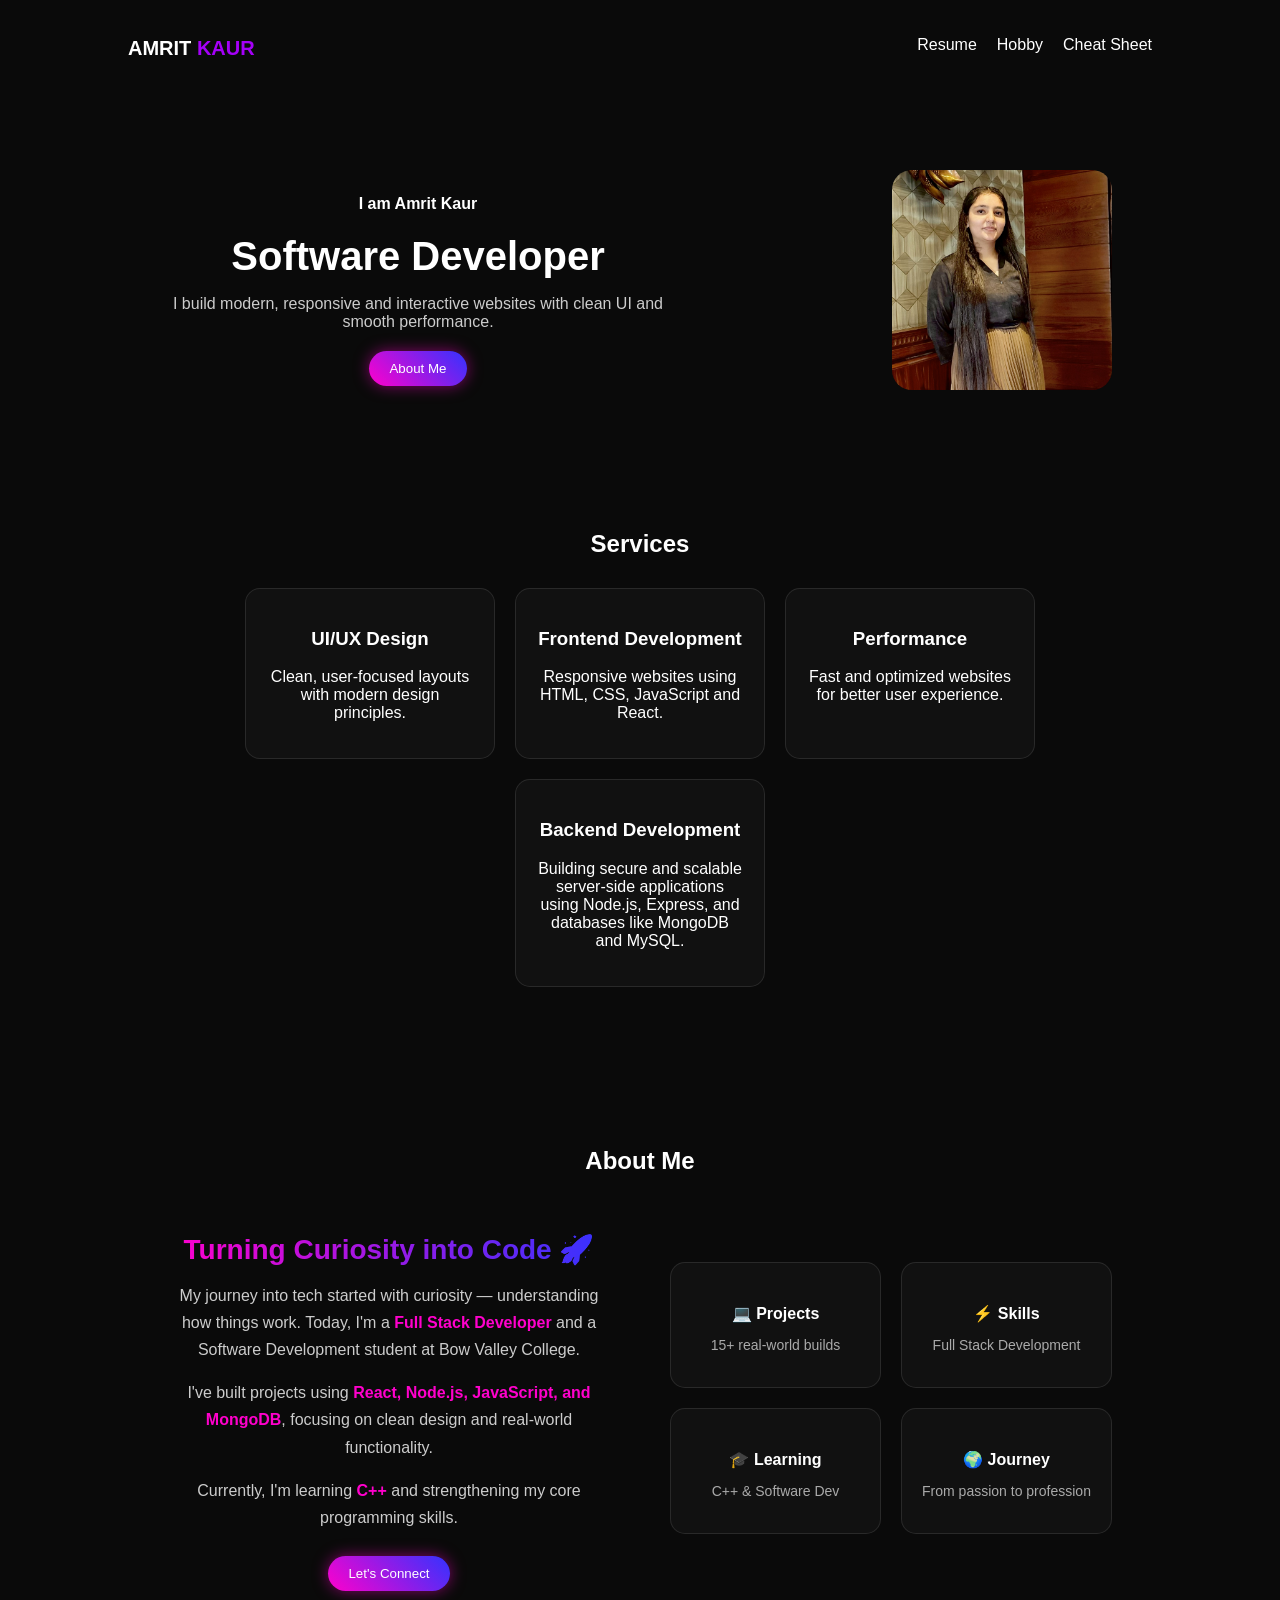
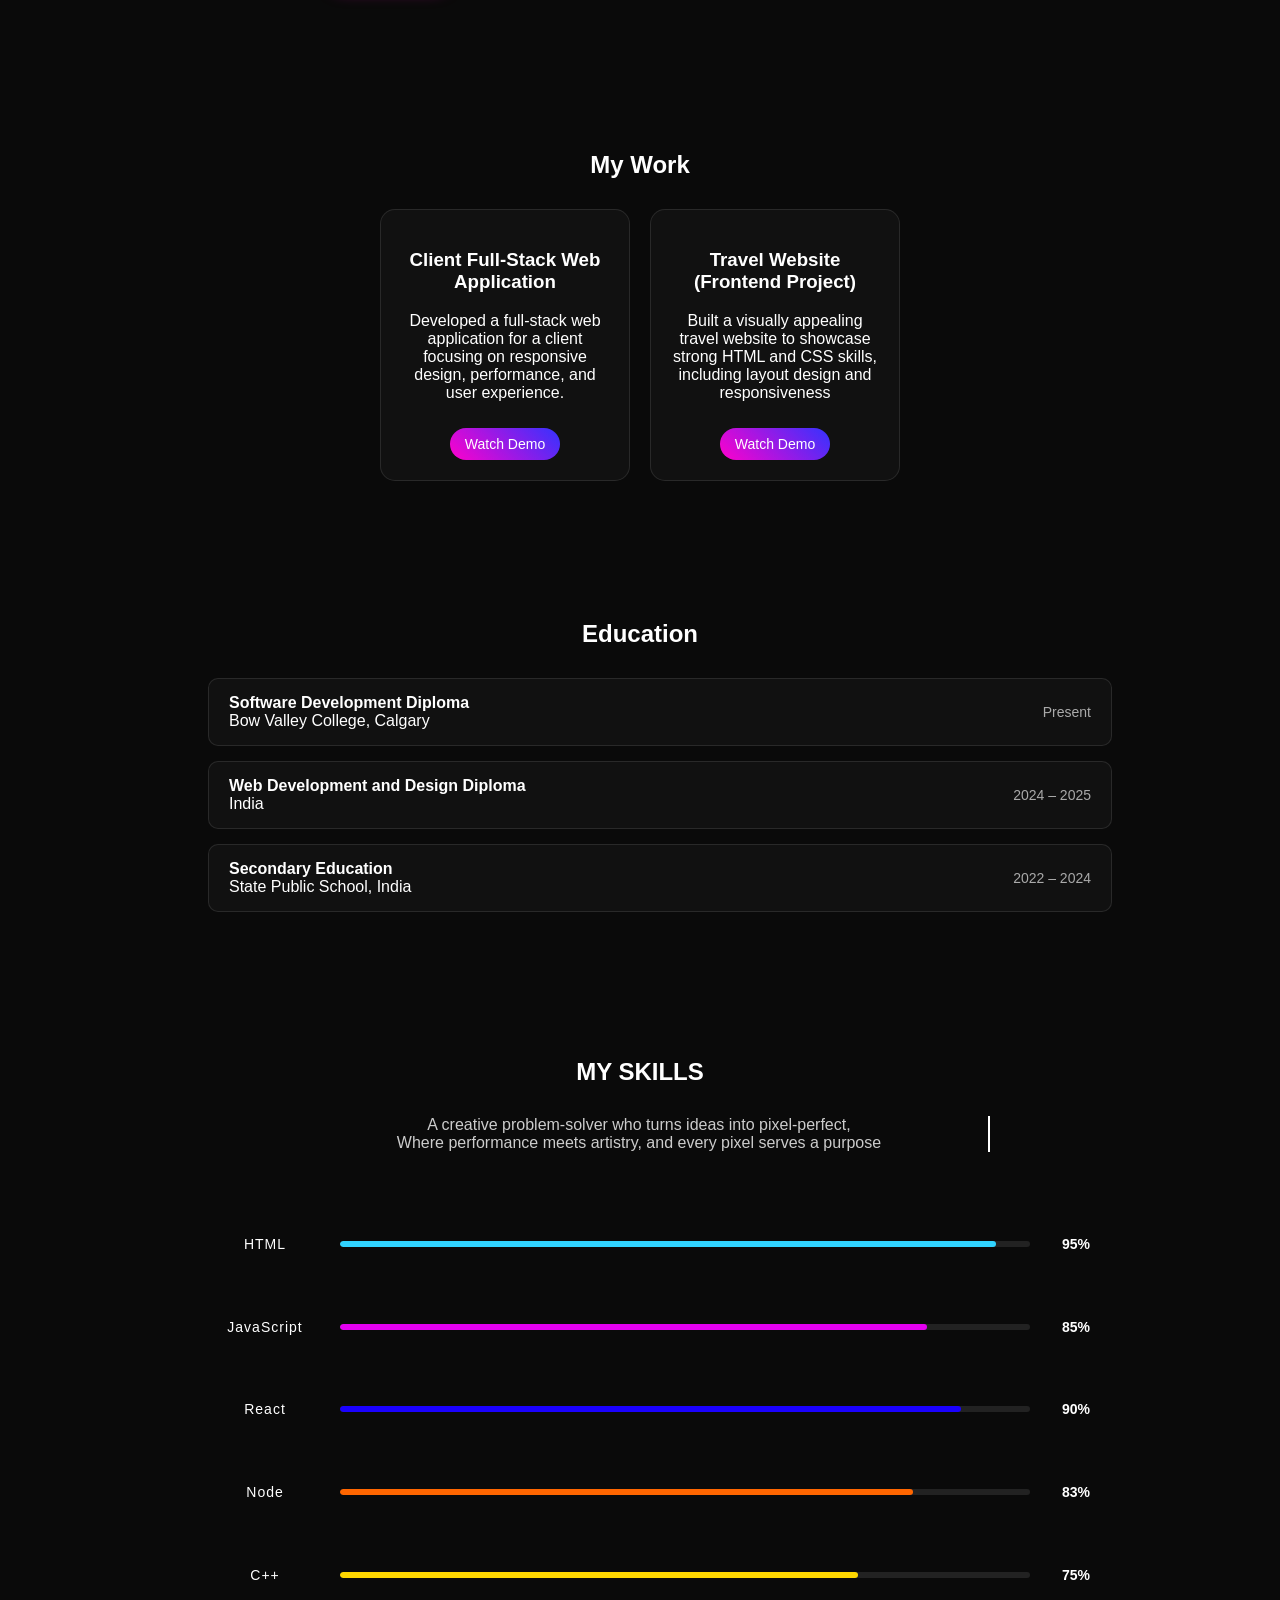
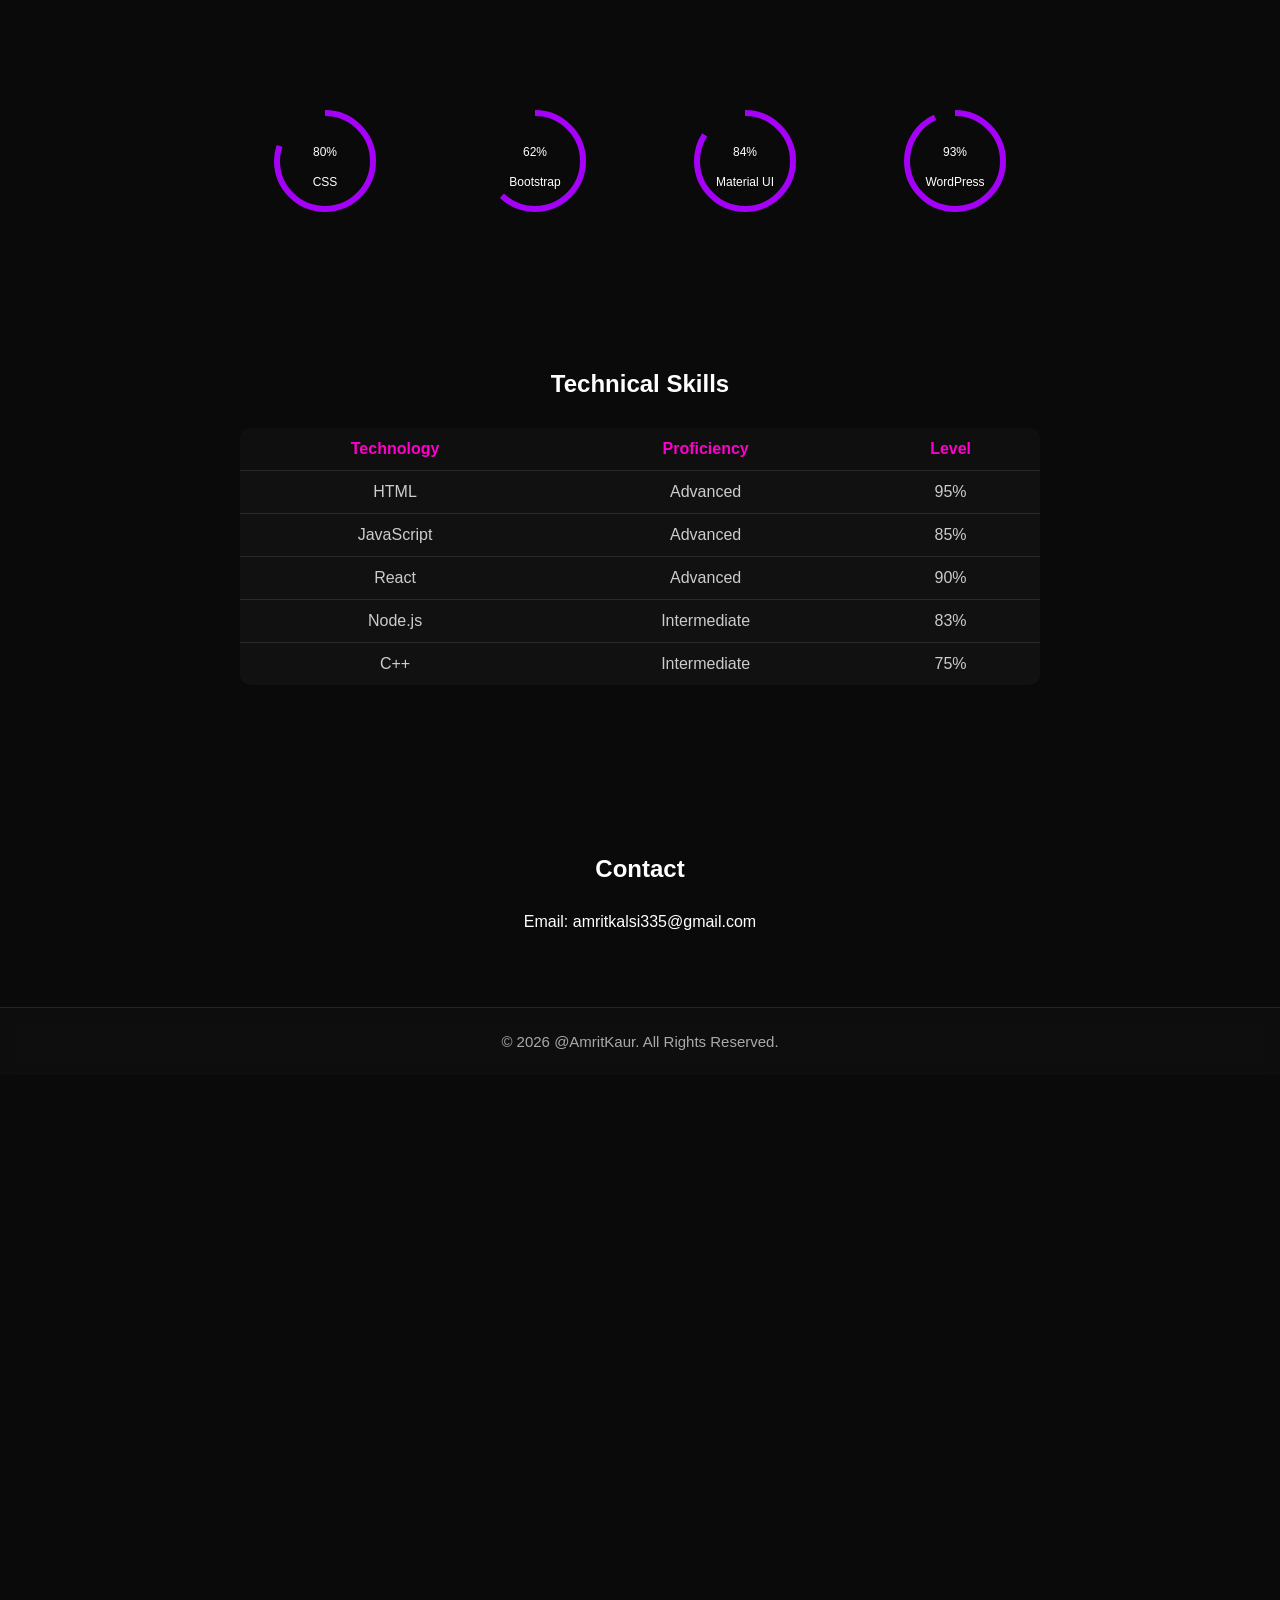
==== index.html @ 264c8ef6 "initial commit" ====
<!DOCTYPE html>
<html lang="en">
<head>
  <meta charset="UTF-8">
  <meta name="viewport" content="width=device-width, initial-scale=1.0">
  <title>Amrit Kaur | Portfolio</title>
  <link rel="stylesheet" href="index.css">
  <script defer src="index.js"></script>
</head>

<body>

<!-- ===== NAVBAR ===== -->
<nav class="navbar">
  <h2 class="logo">AMRIT <span>KAUR</span></h2>
  <ul>
    <li><a href="index.html">Resume</a></li>
    <li><a href="hobby.html">Hobby</a></li>
    <li><a href="cheatSheetHtml.html">Cheat Sheet</a></li>
  </ul>
</nav>

<!-- ===== HERO SECTION ===== -->
<section class="hero">
  <div class="hero-left">
    <h4>I am Amrit Kaur</h4>
    <h1>Software Developer</h1>
    <p>
      I build modern, responsive and interactive websites with clean UI and smooth performance.
    </p>

    <a href="#aboutMe">
  <button>About Me</button>
</a>
  </div>

  <div class="hero-right">
    <img src="IMG_3478.jpg" alt="Profile Image">
  </div>
</section>

<!-- ===== SERVICES SECTION ===== -->
<section class="services">
  <h2>Services</h2>

  <div class="cards">

    <div class="card">
      <h3>UI/UX Design</h3>
      <p>Clean, user-focused layouts with modern design principles.</p>
    </div>

    <div class="card">
      <h3>Frontend Development</h3>
      <p>Responsive websites using HTML, CSS, JavaScript and React.</p>
    </div>

    <div class="card">
      <h3>Performance</h3>
      <p>Fast and optimized websites for better user experience.</p>
    </div>

    <div class="card">
      <h3>Backend Development</h3>
      <p>Building secure and scalable server-side applications using Node.js,
    Express, and databases like MongoDB and MySQL.</p>
    </div>

  </div>
</section>

<!-- ===== ABOUT SECTION ===== -->

<section class="about" id="aboutMe">

  <h2>About Me</h2>

  <div class="about-container">

    <!-- LEFT SIDE (TEXT) -->
    <div class="about-text">

      <h3>Turning Curiosity into Code 🚀</h3>

      <p>
        My journey into tech started with curiosity — understanding how things work.
        Today, I'm a <span>Full Stack Developer</span> and a Software Development
        student at Bow Valley College.
      </p>

      <p>
        I've built projects using <span>React, Node.js, JavaScript, and MongoDB</span>,
        focusing on clean design and real-world functionality.
      </p>

      <p>
        Currently, I'm learning <span>C++</span> and strengthening my core programming skills.
      </p>

      <button onclick="scrollToContact()">Let's Connect</button>

    </div>

    <!-- RIGHT SIDE  -->
    <div class="about-cards">

      <div class="about-card">
        <h4>💻 Projects</h4>
        <p>15+ real-world builds</p>
      </div>

      <div class="about-card">
        <h4>⚡ Skills</h4>
        <p>Full Stack Development</p>
      </div>

      <div class="about-card">
        <h4>🎓 Learning</h4>
        <p>C++ & Software Dev</p>
      </div>

      <div class="about-card">
        <h4>🌍 Journey</h4>
        <p>From passion to profession</p>
      </div>

    </div>

  </div>

</section>

<section class="projects">
  <h2>My Work</h2>

  <div class="cards">

    <div class="card">
      <h3>Client Full-Stack Web Application</h3>
      <p>
        Developed a full-stack web application for a client 
        focusing on responsive design, performance, and user experience.
      </p>
      <a href="portfolio-project.mp4" target="_blank">Watch Demo</a>
    </div>

    <div class="card">
      <h3>Travel Website (Frontend Project)</h3>
      <p>
        Built a visually appealing travel website to showcase strong
        HTML and CSS skills, including layout design and responsiveness
      </p>
      <a href="travel.mp4" target="_blank">Watch Demo</a>
    </div>

  </div>
</section>

<section class="education">
  <h2>Education</h2>

  <ul class="education-list">
  <li>
    <div class="edu-left">
      <strong>Software Development Diploma</strong><br>
      Bow Valley College, Calgary
    </div>
    <span class="edu-date">Present</span>
  </li>

  <li>
    <div class="edu-left">
      <strong>Web Development and Design Diploma</strong><br>
      India
    </div>
    <span class="edu-date">2024 – 2025</span>
  </li>

  <li>
    <div class="edu-left">
      <strong>Secondary Education</strong><br>
      State Public School, India
    </div>
    <span class="edu-date">2022 – 2024</span>
  </li>
</ul>
</section>




<!-- ===== SKILLS SECTION ===== -->
<section id="skills">

  <div class="floating-background"></div>

  <div class="myskills">
    <h2>MY SKILLS</h2>
    <p class="cursor typewriter-animation" id="typing"></p>
  </div>

  <div class="line_content" id="skillsContainer"></div>

  <div class="circle_section" id="circleContainer"></div>

</section>

<section class="skills-table-section">
  <h2>Technical Skills</h2>

  <table class="skills-table">
    <tr>
      <th>Technology</th>
      <th>Proficiency</th>
      <th>Level</th>
    </tr>

    <tr>
      <td>HTML</td>
      <td>Advanced</td>
      <td>95%</td>
    </tr>

    <tr>
      <td>JavaScript</td>
      <td>Advanced</td>
      <td>85%</td>
    </tr>

    <tr>
      <td>React</td>
      <td>Advanced</td>
      <td>90%</td>
    </tr>

    <tr>
      <td>Node.js</td>
      <td>Intermediate</td>
      <td>83%</td>
    </tr>

    <tr>
      <td>C++</td>
      <td>Intermediate</td>
      <td>75%</td>
    </tr>
  </table>
</section>

<!-- ===== CONTACT ===== -->
<section class="contact">
  <h2>Contact</h2>
  <p>Email: amritkalsi335@gmail.com</p>
</section>

<footer class="footer">
<p>© 2026 @AmritKaur. All Rights Reserved.</p>
</footer>

</body>
</html>

<!-- ChatGPT (OpenAI) – Used for debugging assistance, code optimization, UI structure improvement, emoji selection for the website design, and conceptual guidance for developing a mini-game inspired by Purble Place.
W3Schools – CSS Reference
https://www.w3schools.com/css/default.asp
GeeksforGeeks – CSS Animations
https://www.geeksforgeeks.org/css/css-animations/
MDN Web Docs – HTML Elements Reference
https://developer.mozilla.org/en-US/docs/Web/HTML/Reference/Elements
MDN Web Docs – JavaScript Guide (DOM Manipulation & Events)
https://developer.mozilla.org/en-US/docs/Web/JavaScript/Guide
W3Schools – JavaScript HTML DOM
https://www.w3schools.com/js/js_htmldom.asp
GeeksforGeeks – JavaScript DOM Manipulation
https://www.geeksforgeeks.org/javascript/javascript-dom-introduction/ -->
---- index.css ----
/* ===== GLOBAL ===== */
* {
  box-sizing: border-box;
}

body {
  margin: 0;
  font-family: Arial;
  background: #0a0a0a;
  color: white;
  overflow-x: hidden;
}


/* ===== NAVBAR ===== */
.navbar {
  display: flex;
  justify-content: space-between;
  padding: 20px 10%;
}

.logo {
  font-size: 20px;
  font-weight: bold;
}

.logo span {
  color: #a500f8;
}

.navbar ul {
  display: flex;
  list-style: none;
  gap: 20px;
}

.navbar a {
  color: white;
  text-decoration: none;
  transition: 0.3s;
}

.navbar a:hover {
  color: #ff00cc;
}


/* ===== HERO ===== */
.hero {
  display: flex;
  justify-content: space-between;
  align-items: center;
}

.hero-left {
  max-width: 500px;
}

.hero-left h1 {
  font-size: 40px;
  margin: 10px 0;
}

.hero-left p {
  margin-bottom: 20px;
  color: #ccc;
}

.hero-right {
  flex: 1;
  display: flex;
  justify-content: flex-end;
}

.hero-right img {
  width: 220px;
  height: auto;
  border-radius: 20px;
}


/* ===== BUTTON ===== */
button {
  background: linear-gradient(45deg, #ff00cc, #3333ff);
  border: none;
  padding: 10px 20px;
  border-radius: 25px;
  color: white;
  cursor: pointer;
  transition: 0.3s;
  box-shadow: 0 0 15px rgba(255, 0, 200, 0.5);
}

button:hover {
  transform: scale(1.05);
}


/* ===== GENERAL SECTIONS ===== */
section {
  padding: 60px 10%;
  text-align: center;
}

h2 {
  margin-bottom: 30px;
}


/* ===== CARDS ===== */
.cards {
  display: flex;
  gap: 20px;
  justify-content: center;
  flex-wrap: wrap;
}

.card {
  background: #111;
  padding: 20px;
  border-radius: 15px;
  width: 250px;
  transition: 0.3s;
  border: 1px solid rgba(255,255,255,0.1);
}

.card:hover {
  transform: translateY(-5px);
  box-shadow: 0 0 20px rgba(255, 0, 200, 0.3);
}


/* ===== STATS ===== */
.stats {
  display: flex;
  justify-content: center;
  gap: 40px;
  margin-top: 20px;
}

.stats h3 {
  font-size: 24px;
  color: #ff00cc;
}


/* ===== ABOUT ===== */
.about {
  padding: 80px 10%;
}

.about-container {
  display: flex;
  align-items: center;
  justify-content: space-between;
  gap: 60px;
  flex-wrap: wrap;
}

/* LEFT */
.about-text {
  flex: 1;
  max-width: 500px;
}

.about-text h3 {
  font-size: 28px;
  margin-bottom: 15px;
  background: linear-gradient(90deg, #ff00cc, #3333ff);
  background-clip: text;
  -webkit-background-clip: text;
  color: transparent;
  -webkit-text-fill-color: transparent;
}

.about-text p {
  margin-bottom: 15px;
  color: #ccc;
  line-height: 1.7;
}

.about-text span {
  color: #ff00cc;
  font-weight: 600;
}

.about-text button {
  margin-top: 10px;
}

/* RIGHT */
.about-cards {
  flex: 1;
  display: grid;
  grid-template-columns: repeat(2, 1fr);
  gap: 20px;
}

.about-card {
  background: #111;
  padding: 20px;
  border-radius: 15px;
  text-align: center;
  border: 1px solid rgba(255,255,255,0.1);
  transition: 0.3s;
}

.about-card:hover {
  transform: translateY(-5px);
  box-shadow: 0 0 20px rgba(255, 0, 200, 0.3);
}

.about-card h4 {
  margin-bottom: 10px;
}

.about-card p {
  color: #aaa;
  font-size: 14px;
}


/* ===== PROJECTS ===== */
.projects a {
  display: inline-block;
  margin-top: 10px;
  padding: 8px 15px;
  border-radius: 20px;
  background: linear-gradient(45deg, #ff00cc, #3333ff);
  color: white;
  text-decoration: none;
  font-size: 14px;
  transition: 0.3s;
}

.projects a:hover {
  transform: scale(1.05);
  box-shadow: 0 0 10px rgba(255, 0, 200, 0.5);
}


/* ===== EDUCATION ===== */
.education {
  padding: 60px 10%;
  text-align: left;
}

.education h2 {
  text-align: center;
  margin-bottom: 30px;
}

.education-list {
  list-style: none;
  margin-top: 15px;
}

.education-list li {
  display: flex;
  justify-content: space-between;
  align-items: center;
  background: #111;
  padding: 15px 20px;
  border-radius: 10px;
  margin-bottom: 15px;
  border: 1px solid rgba(255,255,255,0.1);
  transition: 0.3s;
  flex-wrap: wrap;
}

.edu-left {
  max-width: 70%;
}

.edu-date {
  color: #ff00cc;
  font-size: 14px;
  white-space: nowrap;
}

.education-list li:hover {
  transform: translateY(-5px);
  box-shadow: 0 0 15px rgba(255, 0, 200, 0.3);
}

.education-list span {
  color: #aaa;
  font-size: 14px;
}


/* ===== SKILLS ===== */
#skills {
  padding: 50px 5%;
}

.myskills {
  text-align: center;
}

.myskills p {
  max-width: 700px;
  margin: 10px auto;
  color: #ccc;
}

.contact {
  position: relative;
  bottom: 20%;
}

/* TYPEWRITER */
.cursor {
  border-right: 2px solid white;
  white-space: nowrap;
  overflow: hidden;
  animation: typing 4s steps(40), blink .7s infinite;
}

@keyframes typing {
  from { width: 0 }
  to { width: 100% }
}

@keyframes blink {
  50% { border-color: transparent }
}


/* SKILL BARS */
.line_content {
  max-width: 900px;
  margin: 60px auto;
}

.line {
  display: grid;
  grid-template-columns: 150px 1fr 60px;
  align-items: center;
  margin: 20px 0;
}

.line p {
  font-size: 14px;
  letter-spacing: 1px;
}

.line h5 {
  text-align: right;
  font-size: 14px;
}

.bar {
  height: 6px;
  background: #222;
  border-radius: 10px;
  overflow: hidden;
}

.line_bar {
  height: 100%;
  border-radius: 10px;
  animation: grow 2s;
}

@keyframes grow {
  from { width: 0 }
}

/* COLORS */
.html { background: #30d3ff; }
.css { background: #f6031f; }
.photo { background: #c8ff02; }
.java { background: #e400f0; }
.react { background: #1a01ff; }
.bag { background: #ff6600; }
.cpp { background: gold; }


/* ===== CIRCLE ===== */
.circle_section {
  display: flex;
  justify-content: center;
  gap: 60px;
  margin-top: 80px;
  flex-wrap: wrap;
}

.circle_box {
  text-align: center;
}

circle {
  fill: none;
  stroke: #a500f8;
  stroke-width: 6;
  transform: rotate(-90deg);
  transform-origin: center;
  animation: circle 1.5s ease-out;
}

@keyframes circle {
  from { stroke-dashoffset: 301.6 }
}

text {
  fill: white;
  font-size: 12px;
}


/* ===== TABLE ===== */
.skills-table-section {
  padding: 60px 10%;
  text-align: center;
}

.skills-table {
  width: 100%;
  max-width: 800px;
  margin: 30px auto;
  border-collapse: collapse;
  background: #111;
  border-radius: 10px;
  overflow: hidden;
}

.skills-table th {
  background: #0f0f0f;
  color: #ff00cc;
  padding: 12px;
}

.skills-table td {
  padding: 12px;
  border-top: 1px solid rgba(255,255,255,0.1);
  color: #ccc;
}

.skills-table tr:hover {
  background: rgba(255, 0, 200, 0.1);
}


/* ===== FOOTER ===== */
.footer {
  position: relative;
  bottom: 10%;
  width: 100%;
  text-align: center;
  padding: 25px 10%;
  border-top: 1px solid rgba(255,255,255,0.1);
  background: rgba(255,255,255,0.02);
  backdrop-filter: blur(8px);
}

.footer p {
  margin: 0;
  font-size: 15px;
  opacity: 0.7;
}

.footer p::first-line {
  color: #eee9f0;
}


/* ===== RESPONSIVE ===== */
@media (max-width: 768px) {

  .hero {
    flex-direction: column;
    text-align: center;
  }

  .hero-right img {
    margin-top: 20px;
    width: 200px;
  }

  .navbar {
    flex-direction: column;
    gap: 10px;
  }

  .navbar ul {
    flex-direction: column;
    align-items: center;
  }

  .stats {
    flex-direction: column;
  }

  .line {
    grid-template-columns: 1fr;
    gap: 10px;
  }

  .line h5 {
    text-align: left;
  }

  .about-container {
    flex-direction: column;
    text-align: center;
  }

  .about-cards {
    grid-template-columns: 1fr;
  }
}

@media (min-width: 1024px) {
  body {
    max-width: 100%;
  }

  section {
    max-width: 1200px;
    margin: auto;
  }
}

@media (min-height: 740px) {
  body {
    padding-bottom: 50%;
  }
}
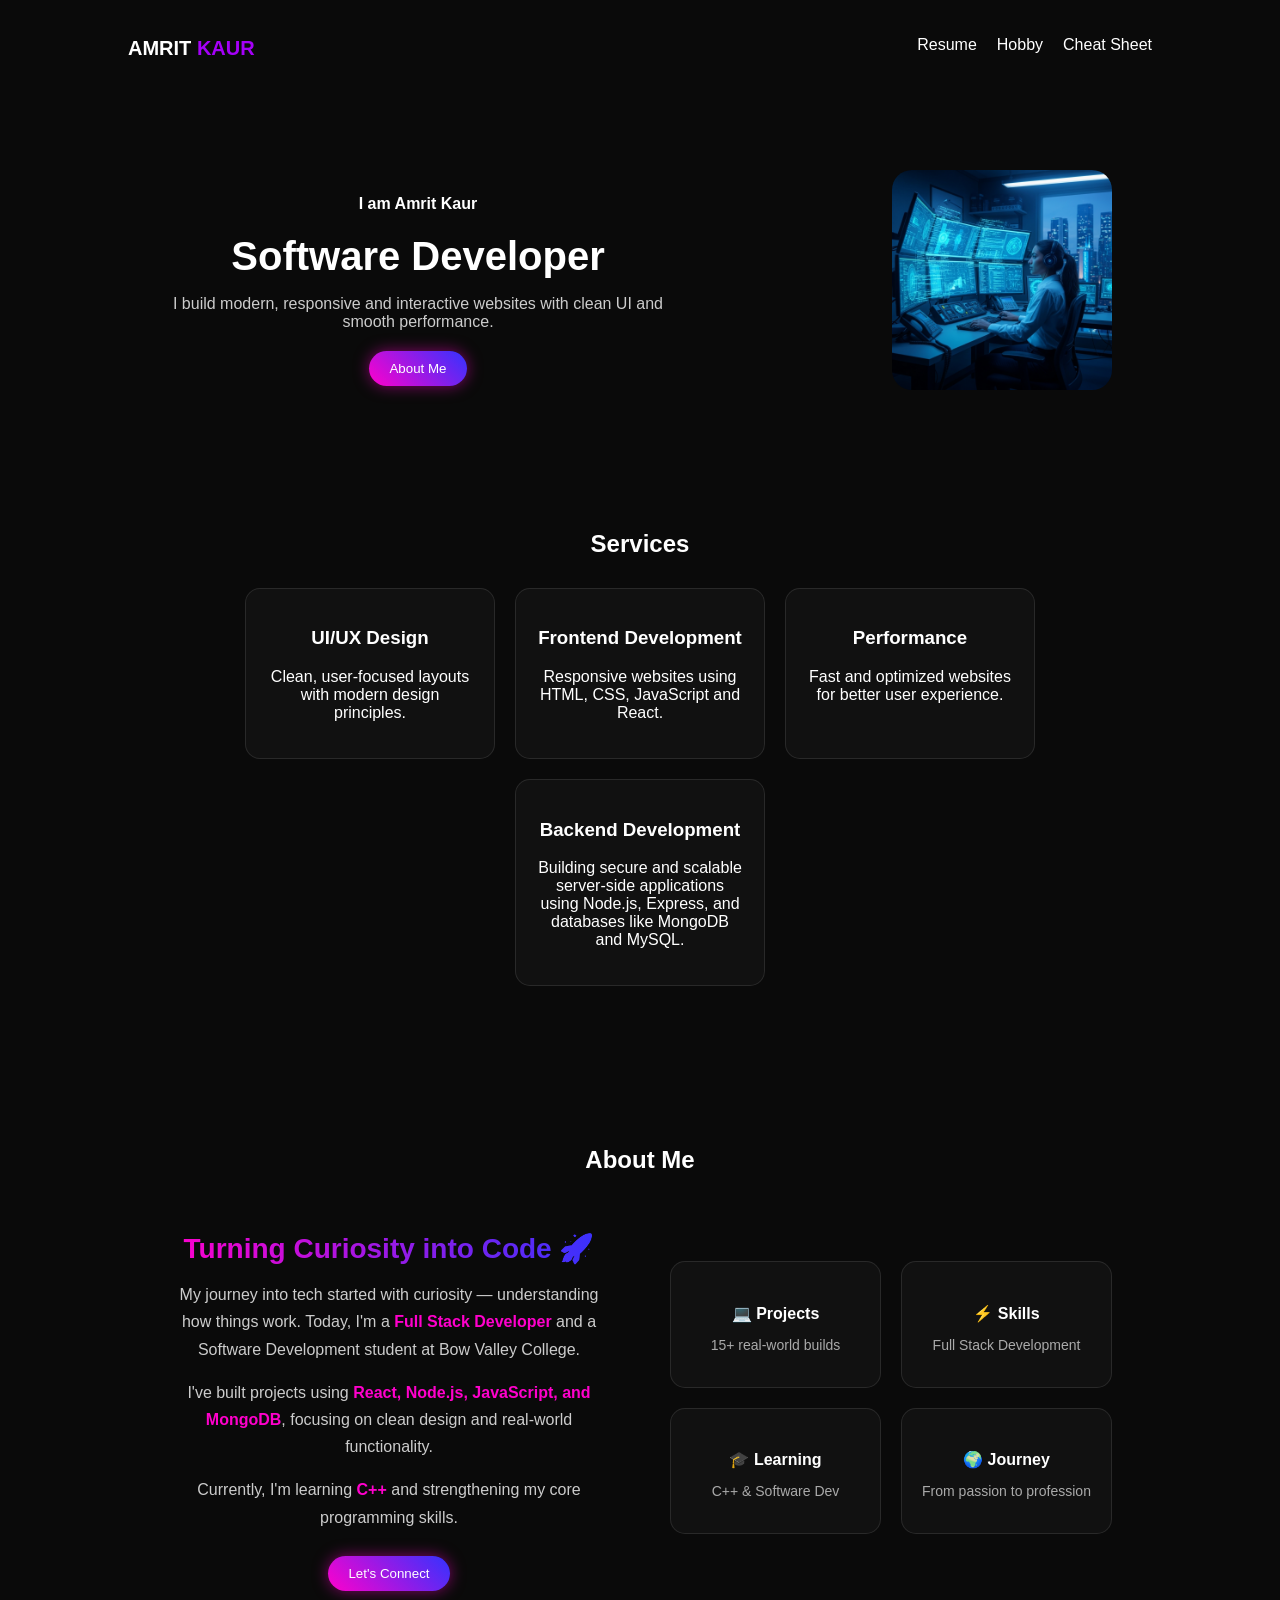
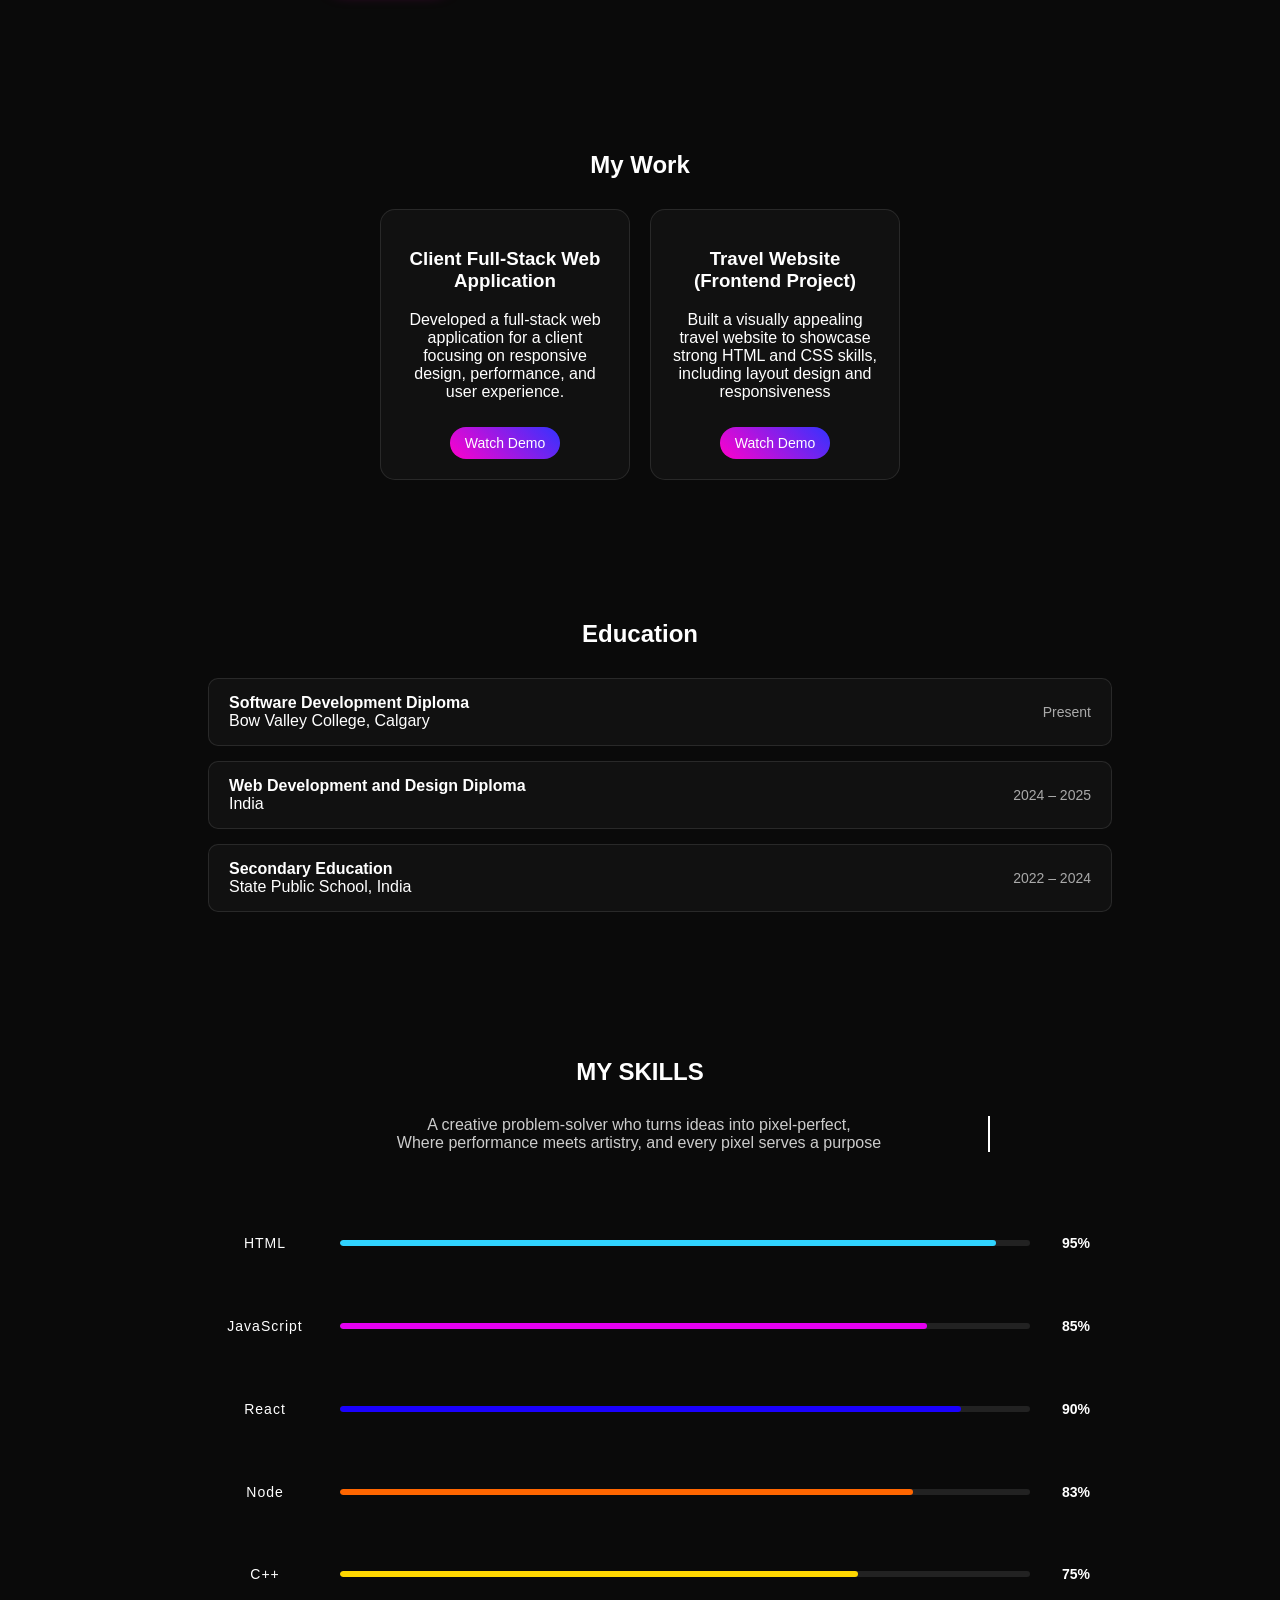
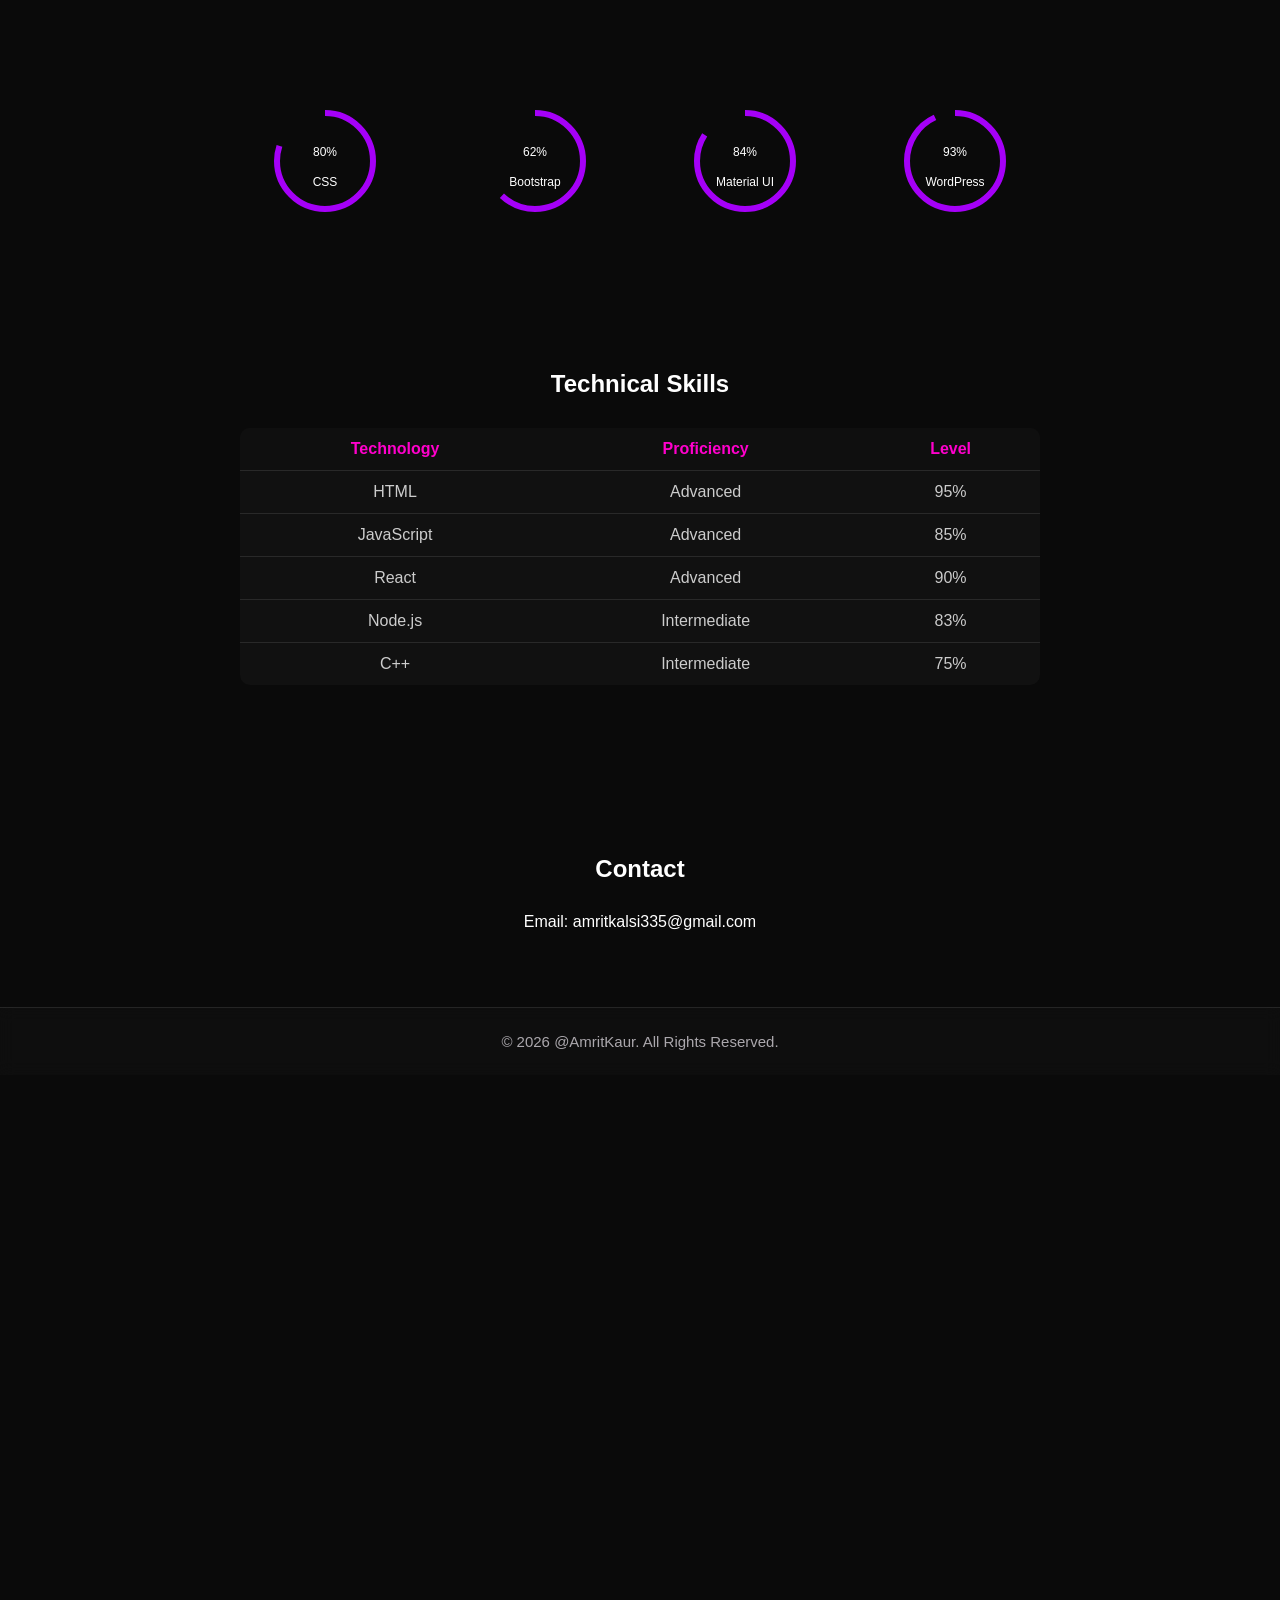
==== commit dc0956b9: "final" ====
--- a/index.html
+++ b/index.html
@@ -35,7 +35,7 @@
   </div>
 
   <div class="hero-right">
-    <img src="IMG_3478.jpg" alt="Profile Image">
+    <img src="imageCover.png" alt="Profile Image">
   </div>
 </section>
 
